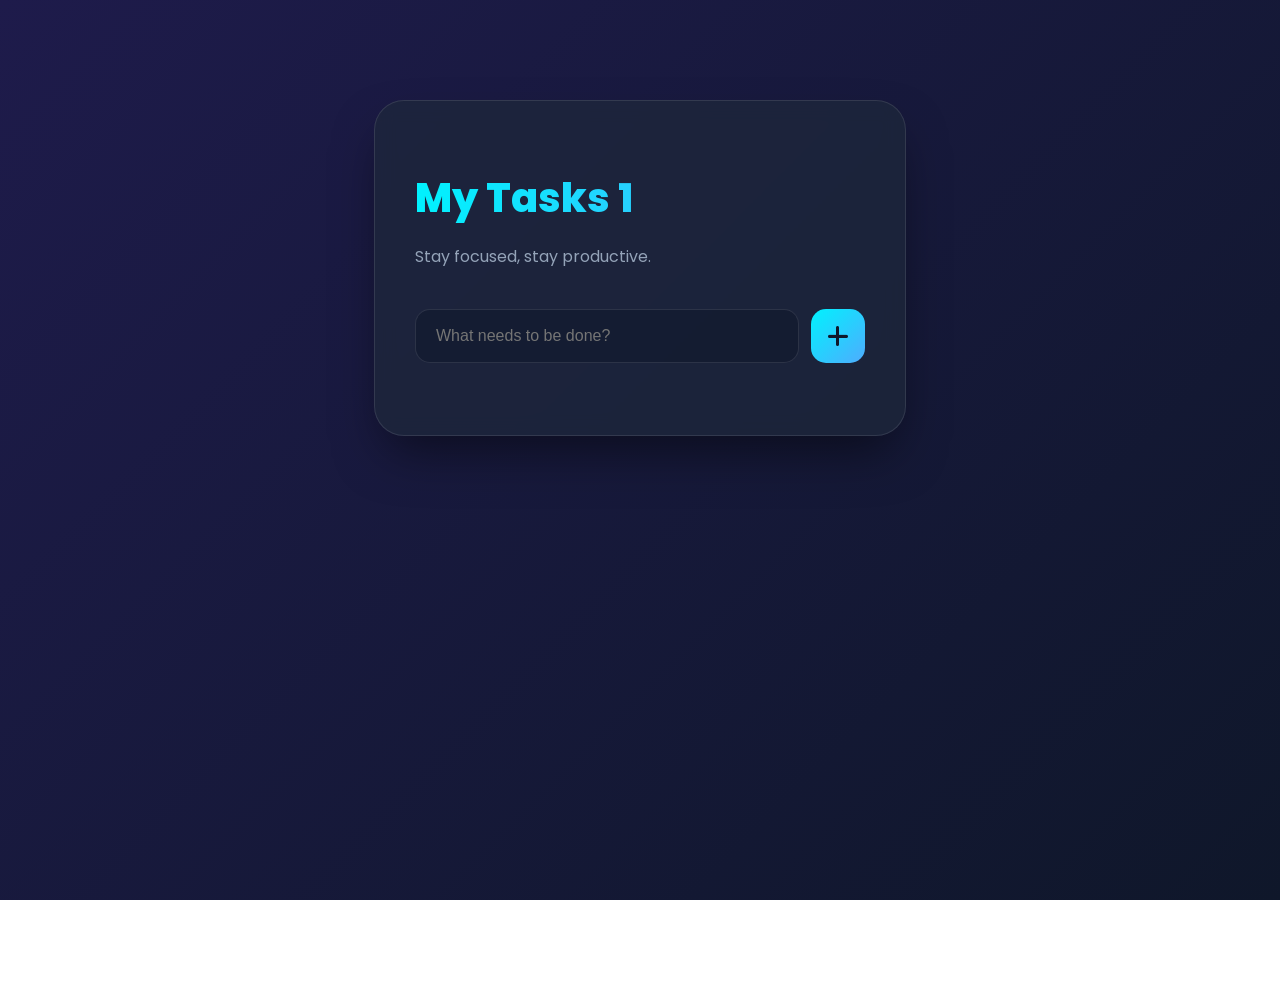
==== java-calculator/src/main/resources/static/index.html @ dba05792 "mola" ====
<!DOCTYPE html>
<html lang="en">

<head>
    <meta charset="UTF-8">
    <meta name="viewport" content="width=device-width, initial-scale=1.0">
    <title>Sunrise Tasks</title>
    <link rel="stylesheet" href="style.css">
    <link href="https://fonts.googleapis.com/css2?family=Poppins:wght@300;400;600;800&display=swap" rel="stylesheet">
    <link rel="stylesheet" href="https://cdnjs.cloudflare.com/ajax/libs/font-awesome/6.0.0/css/all.min.css">
</head>

<body>
    <div class="todo-container">
        <h1>My Tasks 1</h1>
        <p class="subtitle">Stay focused, stay productive.</p>

        <div class="input-wrapper">
            <input type="text" id="todo-input" placeholder="What needs to be done?">
            <button class="add-btn" onclick="addTodo()">
                <i class="fas fa-plus"></i>
            </button>
        </div>

        <ul class="todo-list" id="todo-list">
            <!-- Tasks will appear here -->
        </ul>
    </div>

    <script>
        const input = document.getElementById('todo-input');
        const list = document.getElementById('todo-list');

        // Add task on Enter key
        input.addEventListener('keypress', (e) => {
            if (e.key === 'Enter') addTodo();
        });

        function addTodo() {
            const text = input.value.trim();
            if (text === '') return;

            const li = document.createElement('li');
            li.className = 'todo-item';
            li.innerHTML = `
                <i class="far fa-circle check-btn" onclick="toggleComplete(this)"></i>
                <span>${text}</span>
                <i class="fas fa-trash delete-btn" onclick="deleteTodo(this)"></i>
            `;

            list.appendChild(li);
            input.value = '';
        }

        function toggleComplete(btn) {
            const item = btn.parentElement;
            item.classList.toggle('completed');

            if (item.classList.contains('completed')) {
                btn.className = 'fas fa-check-circle check-btn';
            } else {
                btn.className = 'far fa-circle check-btn';
            }
        }

        function deleteTodo(btn) {
            const item = btn.parentElement;
            item.style.transform = 'translateX(20px)';
            item.style.opacity = '0';
            setTimeout(() => {
                item.remove();
            }, 300);
        }
    </script>
</body>

</html>
---- java-calculator/src/main/resources/static/style.css ----
:root {
    --primary: #00f2fe;
    --secondary: #4facfe;
    --bg-dark: #0f172a;
    --bg-gradient: linear-gradient(135deg, #1e1b4b 0%, #0f172a 100%);
    --card-bg: rgba(30, 41, 59, 0.7);
    --glass-border: rgba(255, 255, 255, 0.1);
    --text-main: #f8fafc;
    --text-muted: #94a3b8;
}

body {
    font-family: 'Poppins', sans-serif;
    background: var(--bg-gradient);
    background-attachment: fixed;
    min-height: 100vh;
    display: flex;
    justify-content: center;
    padding-top: 100px;
    margin: 0;
    color: var(--text-main);
}

.todo-container {
    background: var(--card-bg);
    backdrop-filter: blur(10px);
    -webkit-backdrop-filter: blur(10px);
    width: 100%;
    max-width: 450px;
    padding: 2.5rem;
    border-radius: 30px;
    border: 1px solid var(--glass-border);
    box-shadow: 0 25px 50px -12px rgba(0, 0, 0, 0.5);
    height: fit-content;
}

h1 {
    font-size: 2.5rem;
    font-weight: 800;
    margin-bottom: 0.5rem;
    background: linear-gradient(to right, #00f2fe, #4facfe);
    -webkit-background-clip: text;
    -webkit-text-fill-color: transparent;
}

.subtitle {
    color: var(--text-muted);
    margin-bottom: 2.5rem;
    font-size: 1rem;
}

.input-wrapper {
    display: flex;
    gap: 12px;
    margin-bottom: 2rem;
}

input[type="text"] {
    flex: 1;
    padding: 15px 20px;
    background: rgba(15, 23, 42, 0.5);
    border: 1px solid var(--glass-border);
    border-radius: 15px;
    font-size: 1rem;
    color: white;
    outline: none;
    transition: all 0.3s ease;
}

input[type="text"]:focus {
    border-color: var(--primary);
    box-shadow: 0 0 15px rgba(0, 242, 254, 0.2);
}

.add-btn {
    background: linear-gradient(135deg, #00f2fe 0%, #4facfe 100%);
    color: #0f172a;
    border: none;
    width: 54px;
    height: 54px;
    border-radius: 15px;
    font-size: 1.5rem;
    cursor: pointer;
    transition: all 0.3s cubic-bezier(0.4, 0, 0.2, 1);
    display: flex;
    justify-content: center;
    align-items: center;
}

.add-btn:hover {
    transform: rotate(90deg) scale(1.1);
    box-shadow: 0 0 20px rgba(0, 242, 254, 0.4);
}

.todo-list {
    list-style: none;
    padding: 0;
    margin: 0;
}

.todo-item {
    display: flex;
    align-items: center;
    padding: 16px;
    background: rgba(255, 255, 255, 0.03);
    margin-bottom: 12px;
    border-radius: 18px;
    border: 1px solid rgba(255, 255, 255, 0.05);
    animation: slideIn 0.3s ease-out;
    transition: all 0.3s ease;
}

.todo-item:hover {
    transform: translateX(8px);
    background: rgba(255, 255, 255, 0.07);
    border-color: rgba(0, 242, 254, 0.3);
}

.todo-item.completed span {
    text-decoration: line-through;
    color: var(--text-muted);
    opacity: 0.6;
}

.todo-item span {
    flex: 1;
    margin-left: 15px;
    font-weight: 500;
    font-size: 1.05rem;
}

.check-btn {
    color: var(--primary);
    cursor: pointer;
    font-size: 1.3rem;
    transition: transform 0.2s;
}

.check-btn:hover {
    transform: scale(1.2);
}

.delete-btn {
    color: #f87171;
    cursor: pointer;
    padding: 8px;
    opacity: 0.4;
    transition: all 0.2s;
}

.delete-btn:hover {
    opacity: 1;
    transform: scale(1.1);
}

@keyframes slideIn {
    from {
        opacity: 0;
        transform: translateY(15px);
    }

    to {
        opacity: 1;
        transform: translateY(0);
    }
}
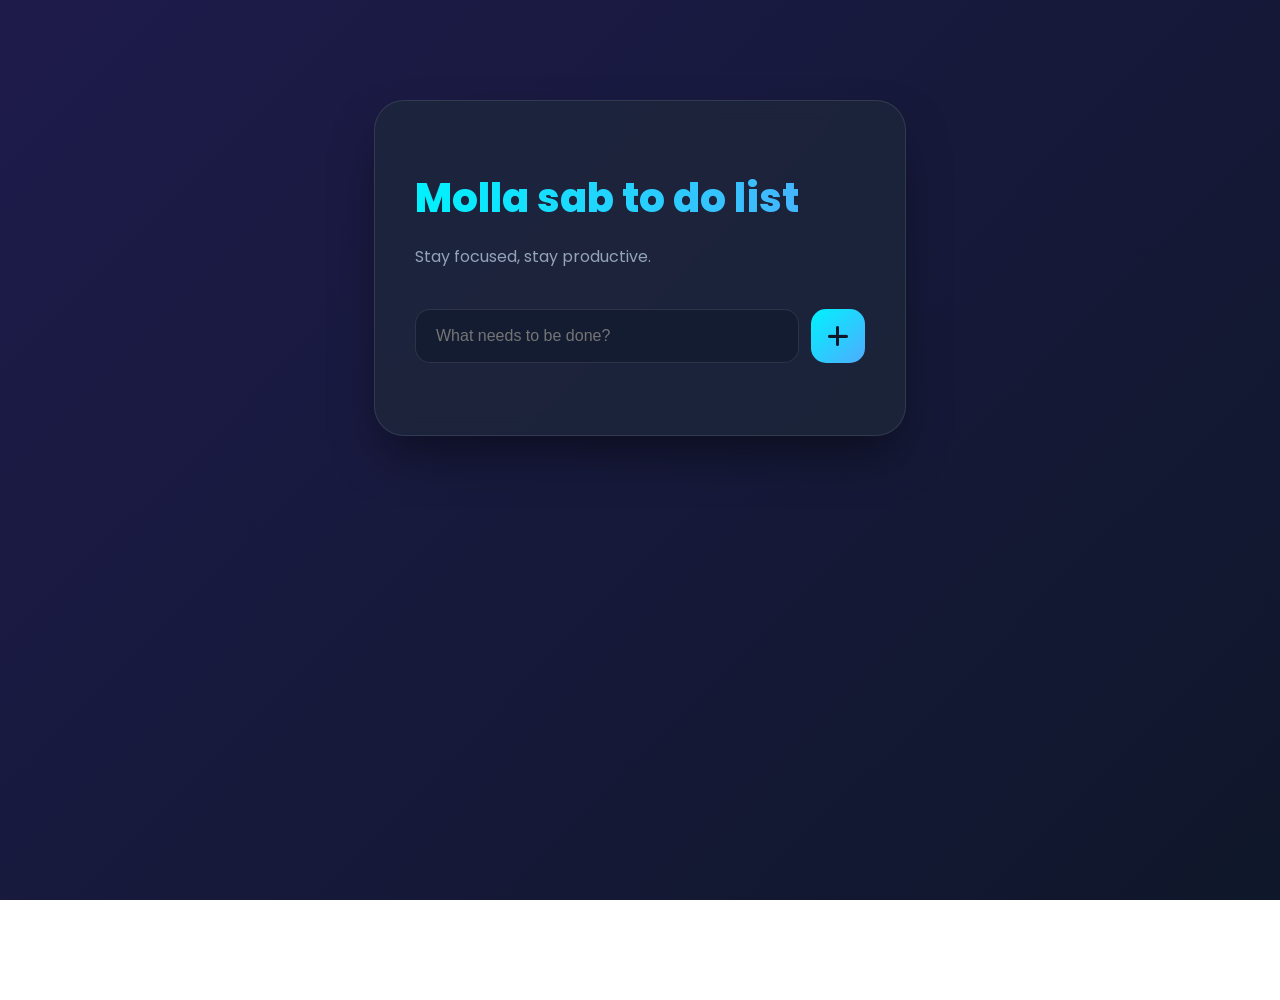
==== commit dbd6ec57: "mola" ====
--- a/java-calculator/src/main/resources/static/index.html
+++ b/java-calculator/src/main/resources/static/index.html
@@ -12,7 +12,7 @@
 
 <body>
     <div class="todo-container">
-        <h1>My Tasks 1</h1>
+        <h1>Molla sab to do list </h1>
         <p class="subtitle">Stay focused, stay productive.</p>
 
         <div class="input-wrapper">
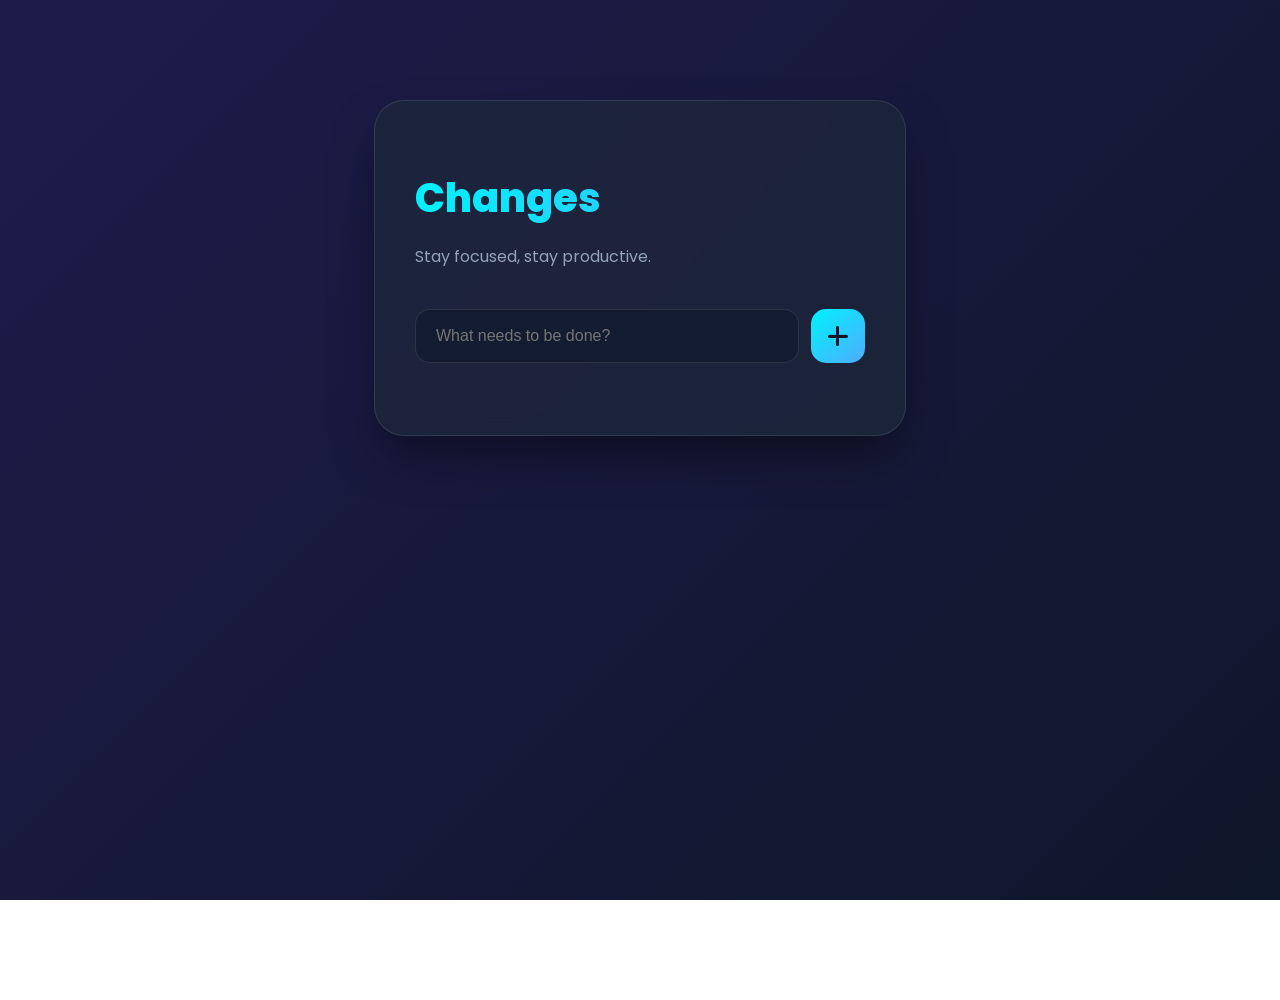
==== commit 5ea96e03: "4" ====
--- a/java-calculator/src/main/resources/static/index.html
+++ b/java-calculator/src/main/resources/static/index.html
@@ -12,7 +12,7 @@
 
 <body>
     <div class="todo-container">
-        <h1>Molla sab to do list </h1>
+        <h1>Changes  </h1>
         <p class="subtitle">Stay focused, stay productive.</p>
 
         <div class="input-wrapper">
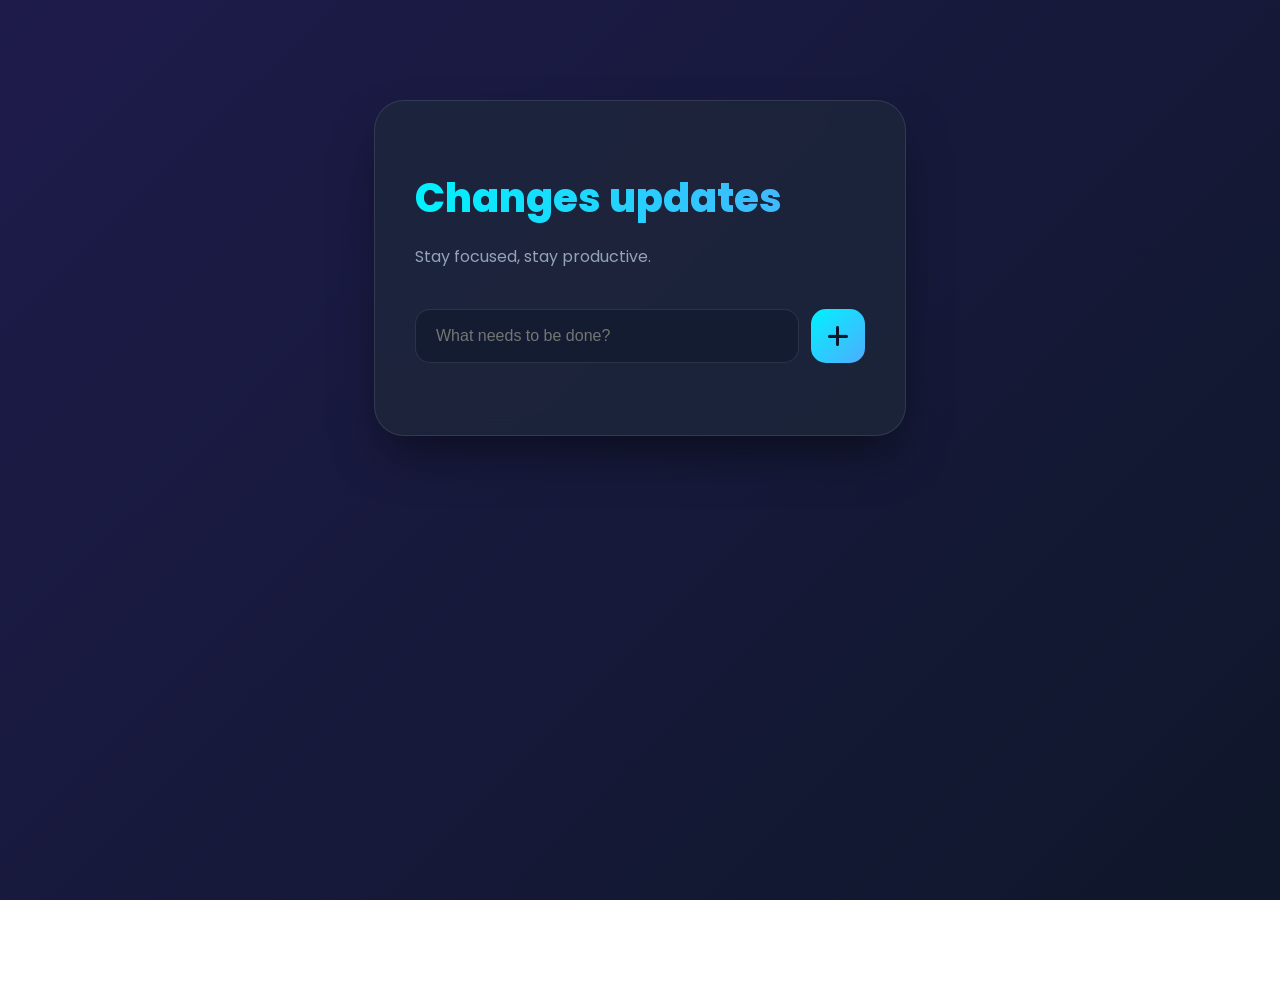
==== commit 2e702e7f: "4" ====
--- a/java-calculator/src/main/resources/static/index.html
+++ b/java-calculator/src/main/resources/static/index.html
@@ -12,7 +12,7 @@
 
 <body>
     <div class="todo-container">
-        <h1>Changes  </h1>
+        <h1>Changes updates </h1>
         <p class="subtitle">Stay focused, stay productive.</p>
 
         <div class="input-wrapper">
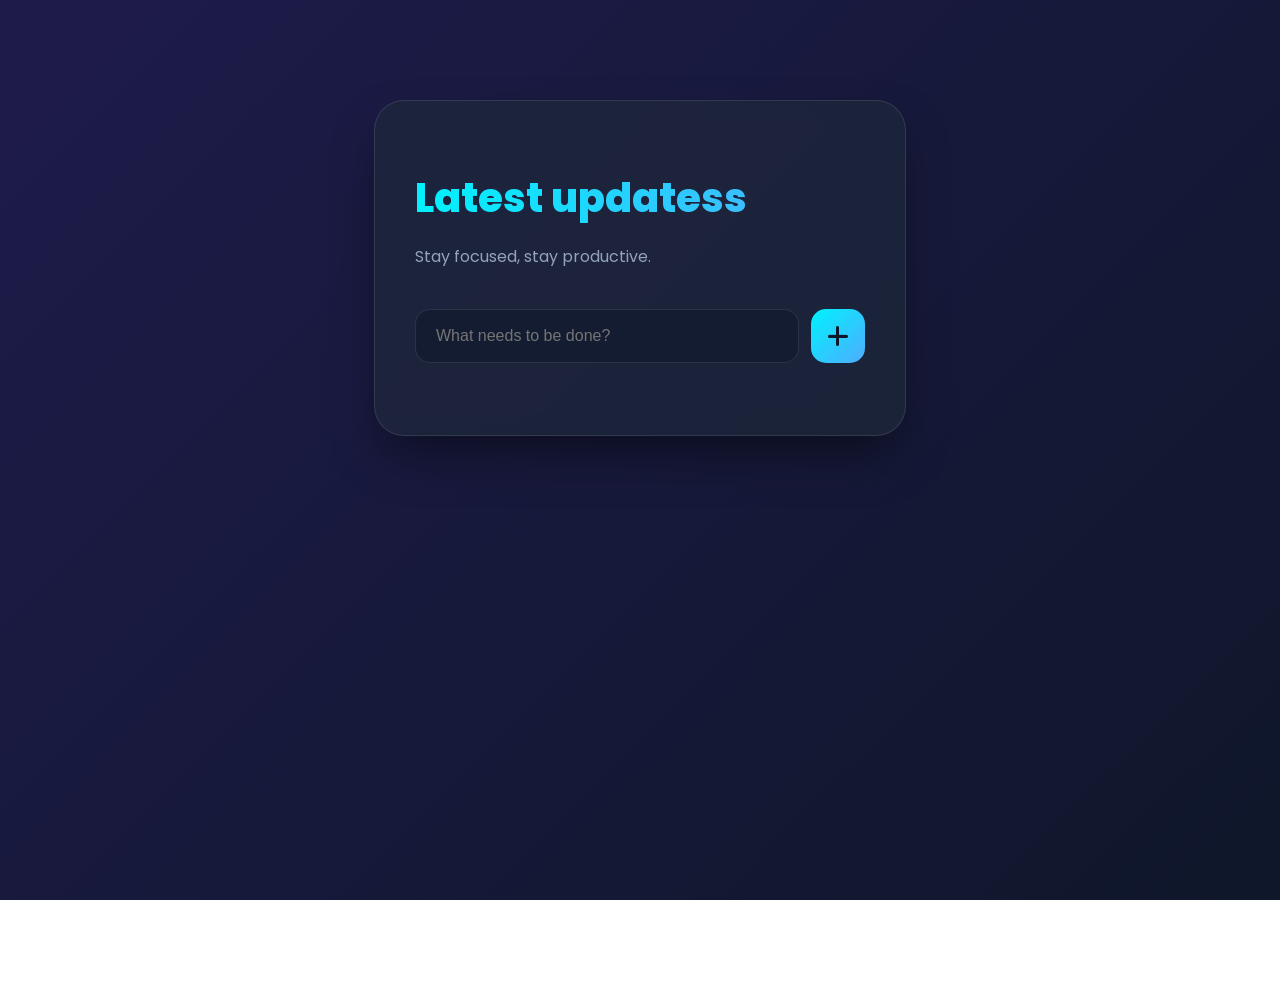
==== commit f17e897f: "latest update" ====
--- a/java-calculator/src/main/resources/static/index.html
+++ b/java-calculator/src/main/resources/static/index.html
@@ -12,7 +12,7 @@
 
 <body>
     <div class="todo-container">
-        <h1>Changes updates </h1>
+        <h1>Latest updatess </h1>
         <p class="subtitle">Stay focused, stay productive.</p>
 
         <div class="input-wrapper">
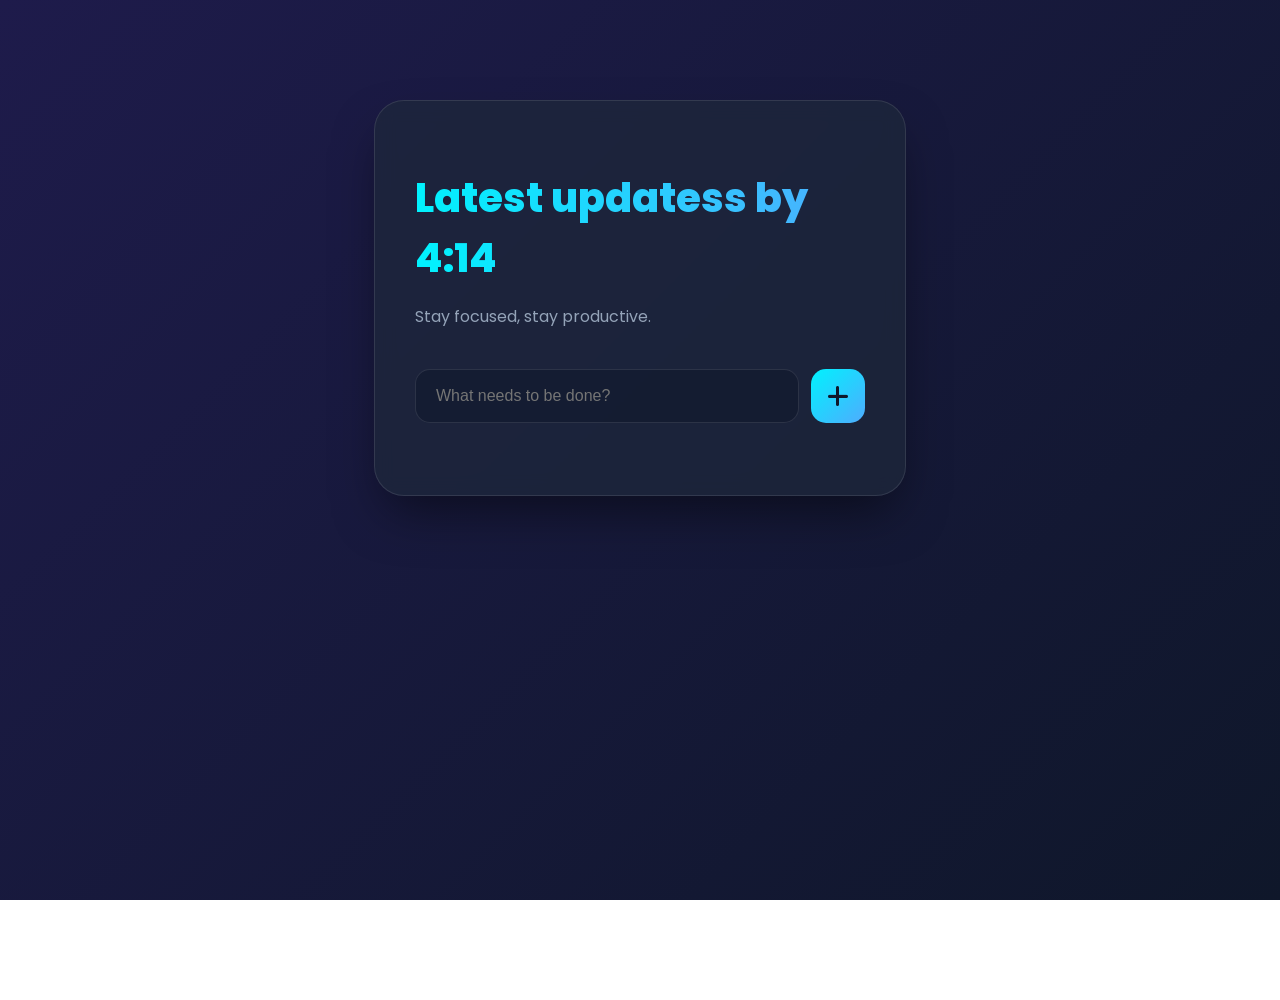
==== commit 4f9d9499: "latest update by 4:14" ====
--- a/java-calculator/src/main/resources/static/index.html
+++ b/java-calculator/src/main/resources/static/index.html
@@ -12,9 +12,8 @@
 
 <body>
     <div class="todo-container">
-        <h1>Latest updatess </h1>
+        <h1>Latest updatess by 4:14 </h1>
         <p class="subtitle">Stay focused, stay productive.</p>
-
         <div class="input-wrapper">
             <input type="text" id="todo-input" placeholder="What needs to be done?">
             <button class="add-btn" onclick="addTodo()">
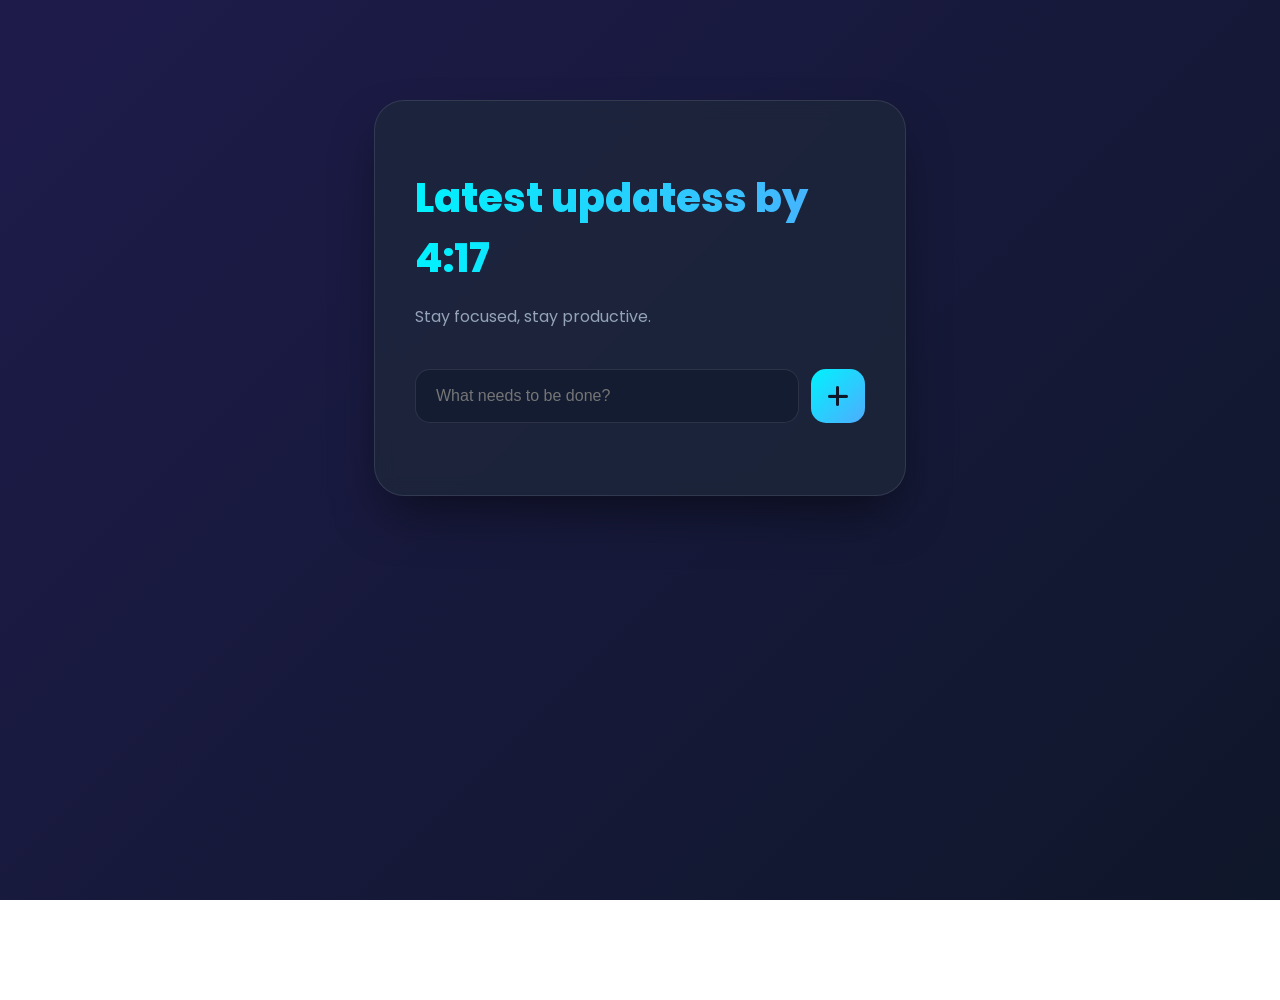
==== commit e0d06038: "latest update by 4:17" ====
--- a/java-calculator/src/main/resources/static/index.html
+++ b/java-calculator/src/main/resources/static/index.html
@@ -12,7 +12,7 @@
 
 <body>
     <div class="todo-container">
-        <h1>Latest updatess by 4:14 </h1>
+        <h1>Latest updatess by 4:17 </h1>
         <p class="subtitle">Stay focused, stay productive.</p>
         <div class="input-wrapper">
             <input type="text" id="todo-input" placeholder="What needs to be done?">
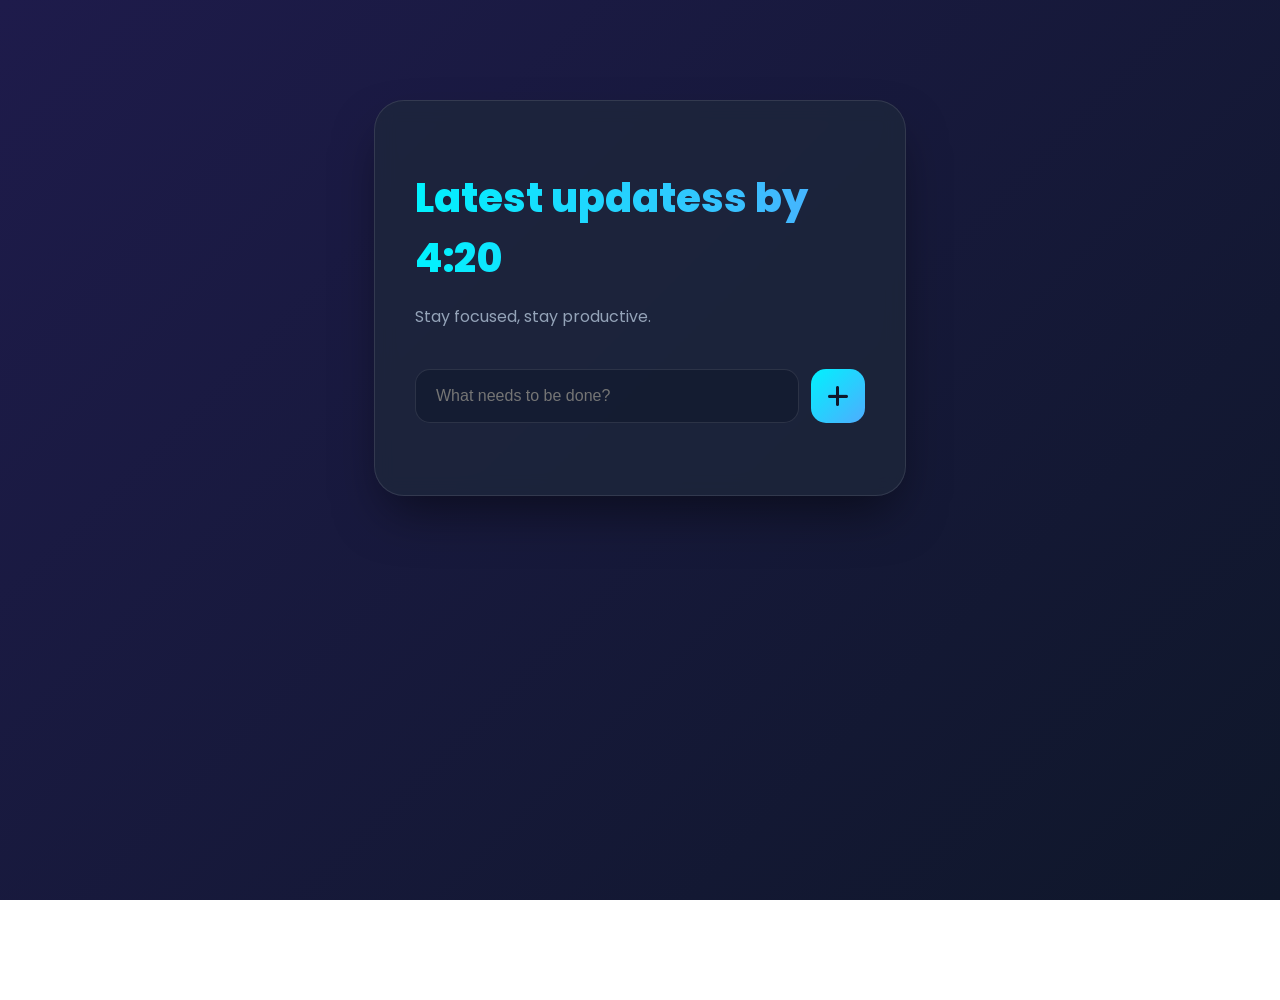
==== commit de4a879c: "latest update by 4:20" ====
--- a/java-calculator/src/main/resources/static/index.html
+++ b/java-calculator/src/main/resources/static/index.html
@@ -12,7 +12,7 @@
 
 <body>
     <div class="todo-container">
-        <h1>Latest updatess by 4:17 </h1>
+        <h1>Latest updatess by 4:20 </h1>
         <p class="subtitle">Stay focused, stay productive.</p>
         <div class="input-wrapper">
             <input type="text" id="todo-input" placeholder="What needs to be done?">
